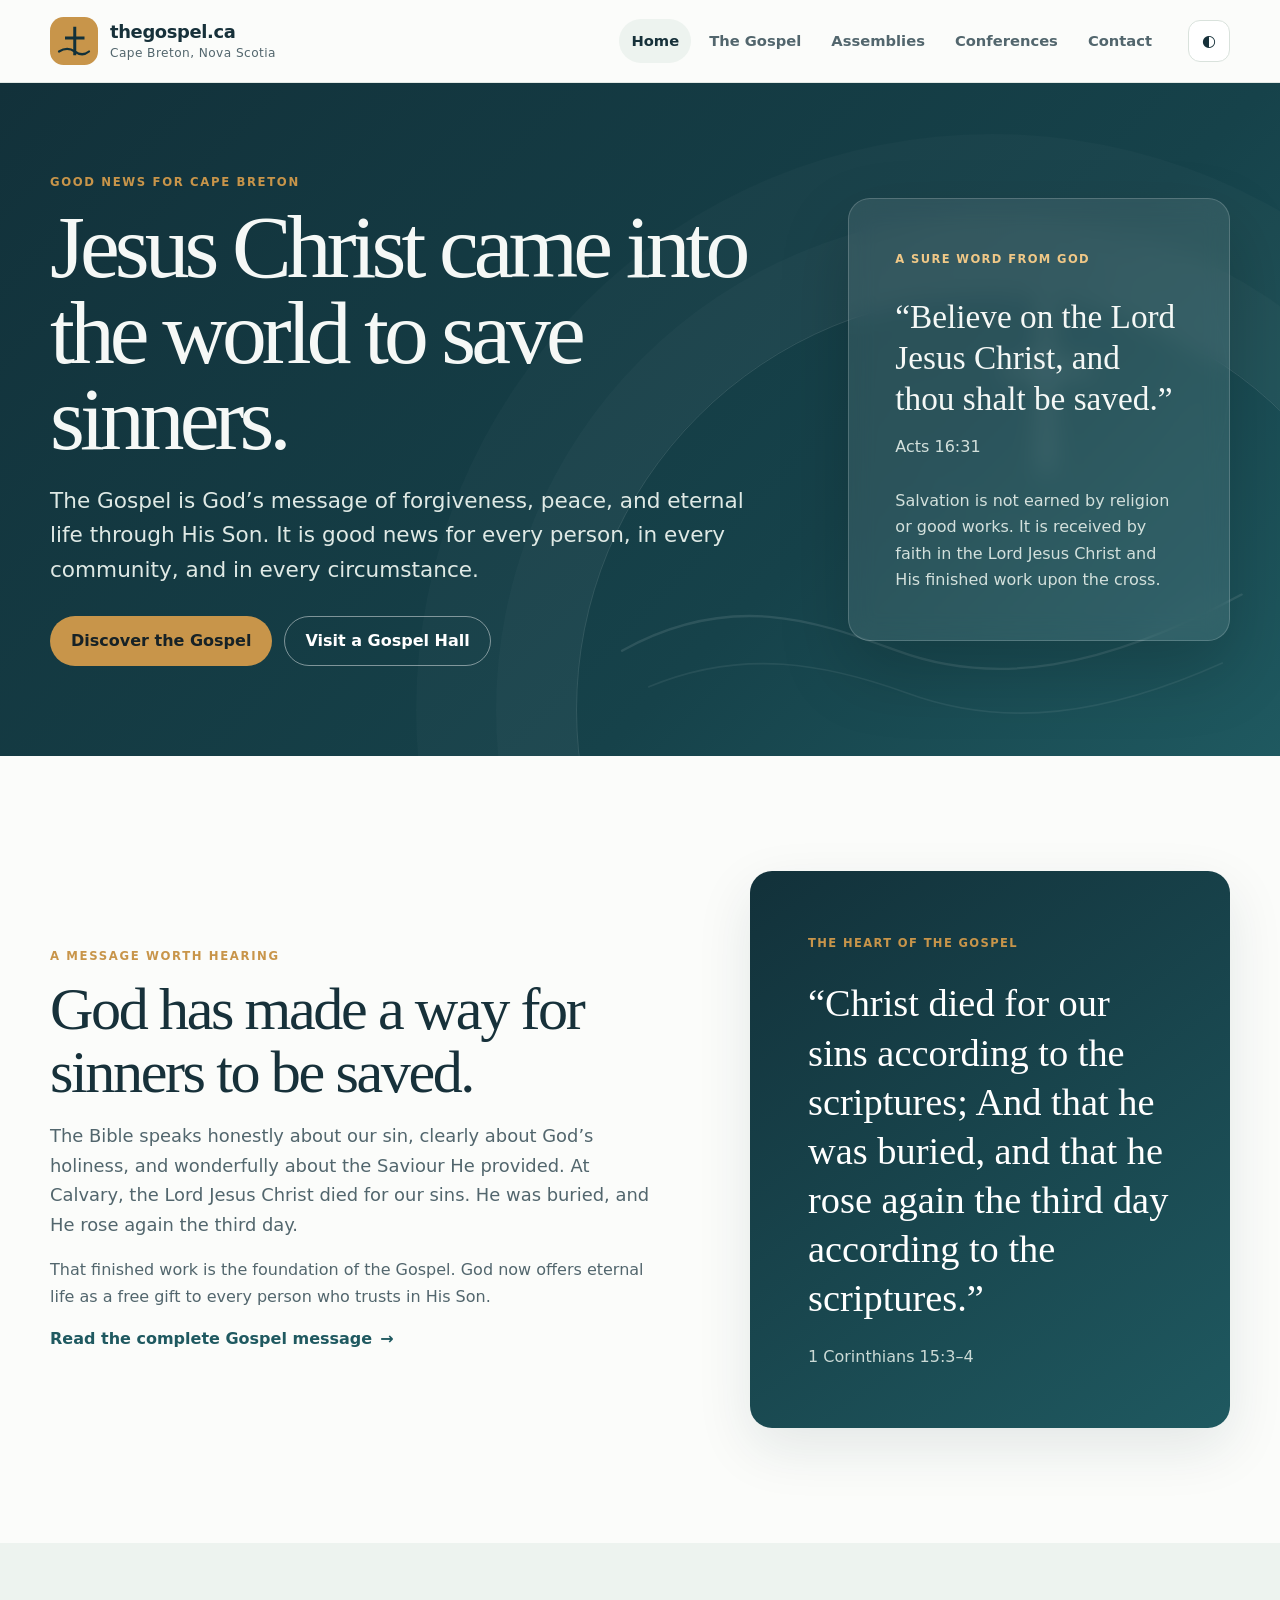
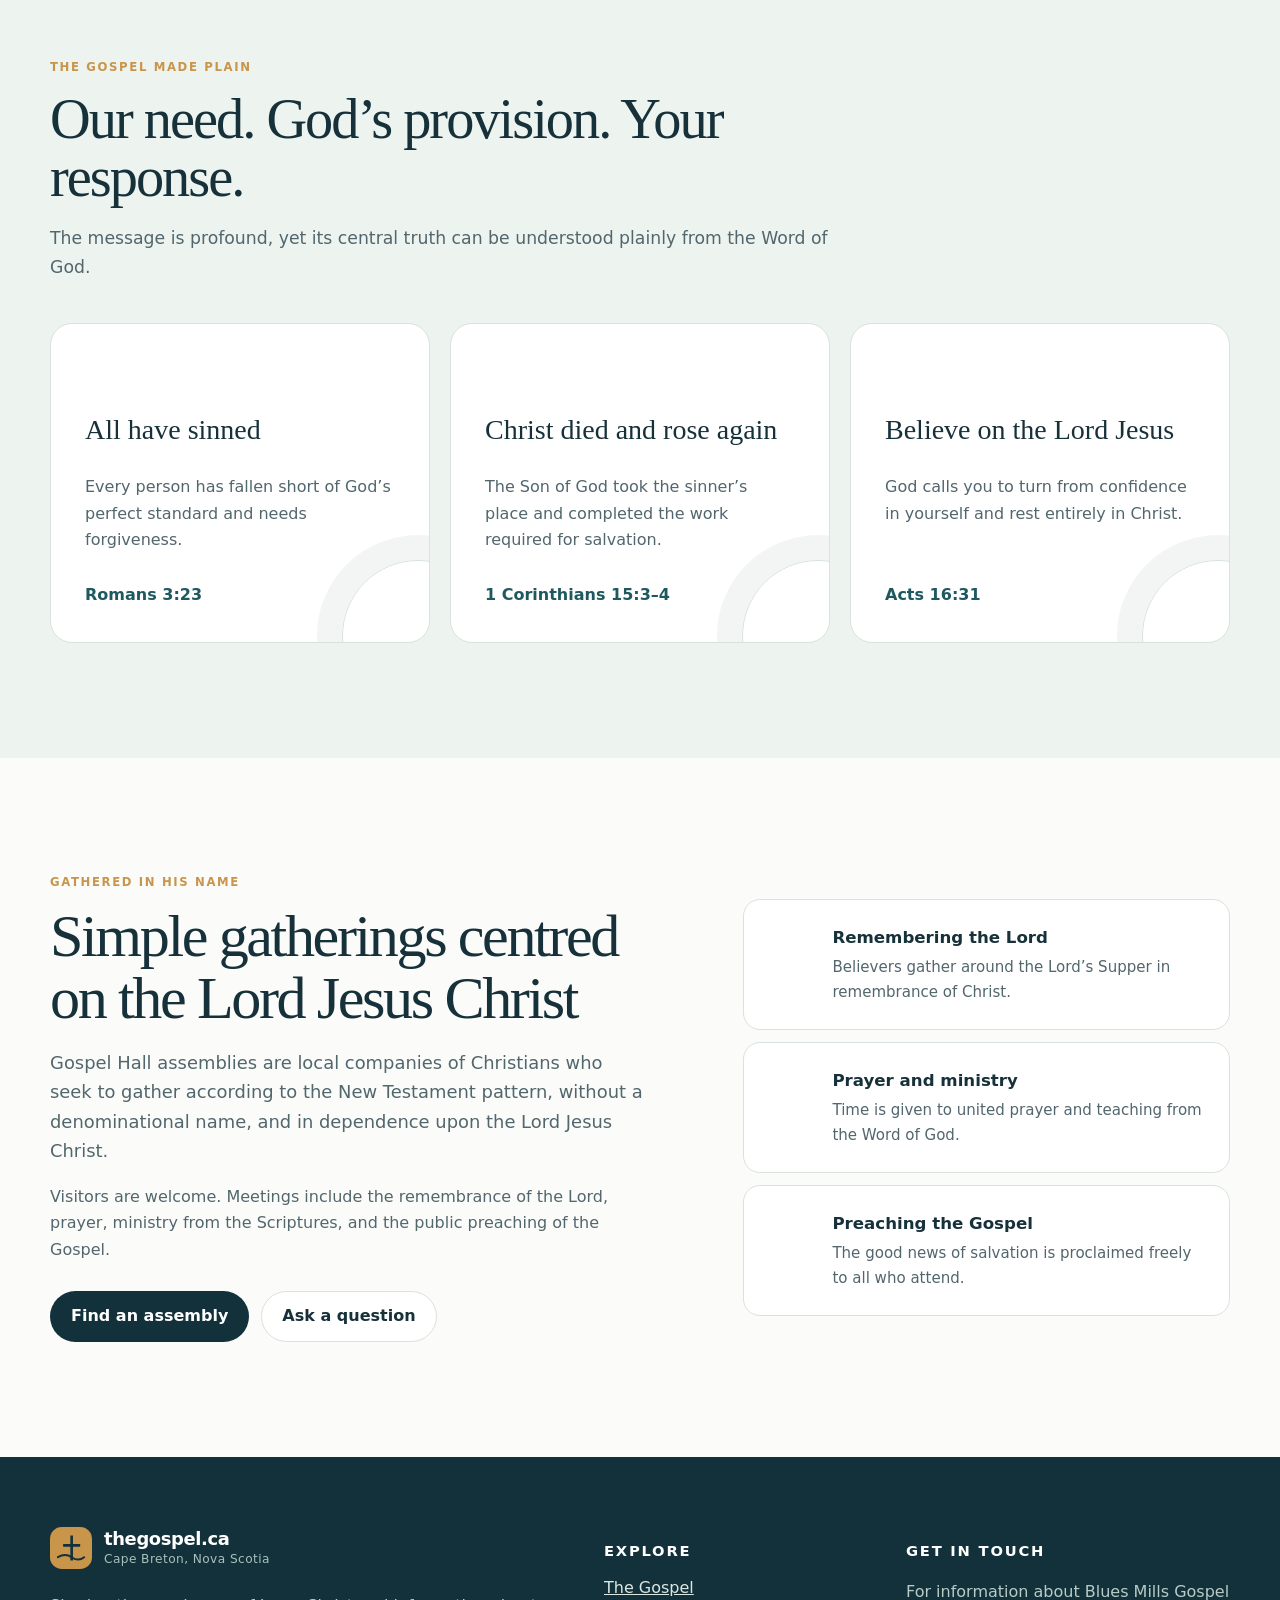
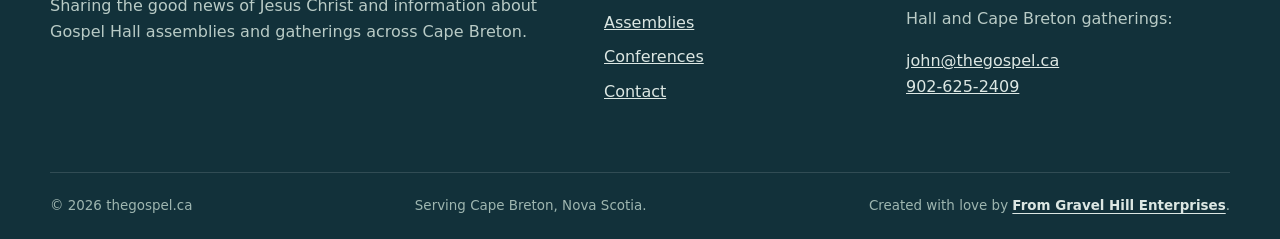
==== index.html @ 02ca34ac "Add static site files for thegospel.ca Initial import of the thegospel.ca static site. Adds core pag" ====
<!DOCTYPE html>

<html lang="en-CA">
<head>
<meta charset="utf-8"/>
<meta content="width=device-width, initial-scale=1" name="viewport"/>
<title>thegospel.ca | Good News for Cape Breton</title>
<meta content="The good news of Jesus Christ and Gospel Hall assemblies across Cape Breton, Nova Scotia." name="description"/>
<meta content="#12313a" name="theme-color"/>
<meta content="light dark" name="color-scheme"/>
<link href="assets/icons/favicon.svg" rel="icon" type="image/svg+xml"/>
<link href="site.webmanifest" rel="manifest"/>
<link href="assets/css/styles.css" rel="stylesheet"/>
</head>
<body>
<a class="skip-link" href="#main">Skip to main content</a>
<header class="site-header" data-header="">
<div class="shell header-inner">
<a aria-label="thegospel.ca home" class="brand" href="index.html">
<img alt="" height="48" src="assets/images/logo-mark.svg" width="48"/>
<span><strong>thegospel.ca</strong><small>Cape Breton, Nova Scotia</small></span>
</a>
<div class="header-actions">
<button aria-label="Change colour theme" class="theme-toggle" data-theme-toggle="" type="button"><span aria-hidden="true">◐</span></button>
<button aria-controls="primary-nav" aria-expanded="false" class="nav-toggle" data-nav-toggle="" type="button">
<span class="sr-only">Toggle navigation</span><span></span><span></span><span></span>
</button>
</div>
<nav aria-label="Primary" class="primary-nav" data-nav="" id="primary-nav">
<ul><li><a aria-current="page" href="index.html">Home</a></li>
<li><a href="gospel.html">The Gospel</a></li>
<li><a href="assemblies.html">Assemblies</a></li>
<li><a href="conferences.html">Conferences</a></li>
<li><a href="contact.html">Contact</a></li></ul>
</nav>
</div>
</header>
<main id="main">
<section class="hero home-hero">
<div aria-hidden="true" class="hero-art"><img alt="" src="assets/images/coast-and-cross.svg"/></div>
<div class="shell hero-grid">
<div class="hero-copy">
<p class="eyebrow">Good news for Cape Breton</p>
<h1>Jesus Christ came into the world to save sinners.</h1>
<p class="lead">The Gospel is God’s message of forgiveness, peace, and eternal life through His Son. It is good news for every person, in every community, and in every circumstance.</p>
<div class="button-row">
<a class="button button-primary" href="gospel.html">Discover the Gospel</a>
<a class="button button-quiet" href="assemblies.html">Visit a Gospel Hall</a>
</div>
</div>
<aside class="hero-card">
<span class="card-kicker">A sure word from God</span>
<blockquote class="hero-verse">
<p>“Believe on the Lord Jesus Christ, and thou shalt be saved.”</p>
<cite>Acts 16:31</cite>
</blockquote>
<p class="hero-card-copy">Salvation is not earned by religion or good works. It is received by faith in the Lord Jesus Christ and His finished work upon the cross.</p>
</aside>
</div>
</section>
<section class="section shell home-introduction">
<div class="home-intro-copy">
<p class="eyebrow">A message worth hearing</p>
<h2>God has made a way for sinners to be saved.</h2>
<p class="lead-small">The Bible speaks honestly about our sin, clearly about God’s holiness, and wonderfully about the Saviour He provided. At Calvary, the Lord Jesus Christ died for our sins. He was buried, and He rose again the third day.</p>
<p>That finished work is the foundation of the Gospel. God now offers eternal life as a free gift to every person who trusts in His Son.</p>
<a class="text-link" href="gospel.html">Read the complete Gospel message <span aria-hidden="true">→</span></a>
</div>
<blockquote class="statement-card">
<span class="card-kicker">The heart of the Gospel</span>
<p>“Christ died for our sins according to the scriptures; And that he was buried, and that he rose again the third day according to the scriptures.”</p>
<cite>1 Corinthians 15:3–4</cite>
</blockquote>
</section>
<section class="section section-tinted">
<div class="shell gospel-path">
<div class="section-heading gospel-path-heading">
<p class="eyebrow">The Gospel made plain</p>
<h2>Our need. God’s provision. Your response.</h2>
<p>The message is profound, yet its central truth can be understood plainly from the Word of God.</p>
</div>
<div class="gospel-path-grid">
<article class="gospel-step">
<span class="gospel-step-number"></span>
<h3>All have sinned</h3>
<p>Every person has fallen short of God’s perfect standard and needs forgiveness.</p>
<span class="verse-reference">Romans 3:23</span>
</article>
<article class="gospel-step">
<span class="gospel-step-number"></span>
<h3>Christ died and rose again</h3>
<p>The Son of God took the sinner’s place and completed the work required for salvation.</p>
<span class="verse-reference">1 Corinthians 15:3–4</span>
</article>
<article class="gospel-step">
<span class="gospel-step-number"></span>
<h3>Believe on the Lord Jesus</h3>
<p>God calls you to turn from confidence in yourself and rest entirely in Christ.</p>
<span class="verse-reference">Acts 16:31</span>
</article>
</div>
</div>
</section>
<section class="section shell gathering-feature">
<div class="gathering-copy">
<p class="eyebrow">Gathered in His name</p>
<h2>Simple gatherings centred on the Lord Jesus Christ</h2>
<p class="lead-small">Gospel Hall assemblies are local companies of Christians who seek to gather according to the New Testament pattern, without a denominational name, and in dependence upon the Lord Jesus Christ.</p>
<p>Visitors are welcome. Meetings include the remembrance of the Lord, prayer, ministry from the Scriptures, and the public preaching of the Gospel.</p>
<div class="button-row">
<a class="button button-secondary" href="assemblies.html">Find an assembly</a>
<a class="button button-outline" href="contact.html">Ask a question</a>
</div>
</div>
<div aria-label="What happens at Gospel Hall gatherings" class="gathering-rhythm">
<div><span></span><strong>Remembering the Lord</strong><p>Believers gather around the Lord’s Supper in remembrance of Christ.</p></div>
<div><span></span><strong>Prayer and ministry</strong><p>Time is given to united prayer and teaching from the Word of God.</p></div>
<div><span></span><strong>Preaching the Gospel</strong><p>The good news of salvation is proclaimed freely to all who attend.</p></div>
</div>
</section>

</main>
<footer class="site-footer">
<div class="shell footer-grid">
<div>
<a class="footer-brand" href="index.html">
<img alt="" height="42" src="assets/images/logo-mark.svg" width="42"/>
<span><strong>thegospel.ca</strong><small>Cape Breton, Nova Scotia</small></span>
</a>
<p>Sharing the good news of Jesus Christ and information about Gospel Hall assemblies and gatherings across Cape Breton.</p>
</div>
<div>
<h2>Explore</h2>
<ul class="footer-links">
<li><a href="gospel.html">The Gospel</a></li>
<li><a href="assemblies.html">Assemblies</a></li>
<li><a href="conferences.html">Conferences</a></li>
<li><a href="contact.html">Contact</a></li>
</ul>
</div>
<div>
<h2>Get in touch</h2>
<p>For information about Blues Mills Gospel Hall and Cape Breton gatherings:</p>
<p><a href="mailto:john@thegospel.ca">john@thegospel.ca</a><br/><a href="tel:+19026252409">902-625-2409</a></p>
</div>
</div>
<div class="shell footer-bottom">
<span>© <span data-year=""></span> thegospel.ca</span>
<span>Serving Cape Breton, Nova Scotia.</span>
<span class="site-credit">Created with love by <a href="https://fromgravelhill.ca/">From Gravel Hill Enterprises</a>.</span>
</div>
</footer>
<script defer="" src="assets/js/site.js"></script>
</body>
</html>
---- assets/css/styles.css ----
:root {
  --ink: #17313a;
  --ink-soft: #52666d;
  --paper: #fbfcfa;
  --paper-alt: #edf3ef;
  --surface: #ffffff;
  --line: #d9e2dc;
  --brand: #12313a;
  --brand-2: #1f5960;
  --accent: #c8954a;
  --accent-soft: #f0e3ca;
  --shadow: 0 20px 55px rgba(18,49,58,.10);
  --radius: 22px;
  --max: 1180px;
}
[data-theme="dark"] {
  --ink: #e7efec;
  --ink-soft: #b4c3bf;
  --paper: #0d2026;
  --paper-alt: #132a31;
  --surface: #17343c;
  --line: #2a4850;
  --brand: #0a1d22;
  --brand-2: #286d72;
  --accent: #e0ad63;
  --accent-soft: #3d3427;
  --shadow: 0 20px 55px rgba(0,0,0,.25);
}
* { box-sizing: border-box; }
html { scroll-behavior: smooth; }
body { margin: 0; min-width: 320px; background: var(--paper); color: var(--ink); font-family: Inter, ui-sans-serif, system-ui, -apple-system, BlinkMacSystemFont, "Segoe UI", sans-serif; line-height: 1.65; }
a { color: inherit; }
img { max-width: 100%; display: block; }
button, input { font: inherit; }
.shell { width: min(calc(100% - 36px), var(--max)); margin-inline: auto; }
.narrow { width: min(100%, 820px); }
.sr-only { position: absolute; width: 1px; height: 1px; padding: 0; margin: -1px; overflow: hidden; clip: rect(0,0,0,0); white-space: nowrap; border: 0; }
.skip-link { position: fixed; z-index: 1000; left: 14px; top: 14px; transform: translateY(-160%); background: var(--accent); color: #172226; padding: 10px 14px; border-radius: 8px; font-weight: 800; text-decoration: none; }
.skip-link:focus { transform: translateY(0); }
.site-header { position: sticky; top: 0; z-index: 50; background: color-mix(in srgb, var(--paper) 91%, transparent); backdrop-filter: blur(16px); border-bottom: 1px solid color-mix(in srgb, var(--line) 75%, transparent); }
.header-inner { min-height: 82px; display: grid; grid-template-columns: auto 1fr auto; align-items: center; gap: 24px; }
.brand, .footer-brand { display: inline-flex; align-items: center; gap: 12px; text-decoration: none; }
.brand img, .footer-brand img { flex: 0 0 auto; }
.brand span, .footer-brand span { display: grid; line-height: 1.1; }
.brand strong, .footer-brand strong { font-size: 1.12rem; letter-spacing: -.02em; }
.brand small, .footer-brand small { margin-top: 5px; color: var(--ink-soft); font-size: .76rem; letter-spacing: .035em; }
.primary-nav { justify-self: end; }
.primary-nav ul { display: flex; align-items: center; gap: 6px; list-style: none; margin: 0; padding: 0; }
.primary-nav a { display: block; padding: 10px 12px; border-radius: 999px; text-decoration: none; font-size: .92rem; font-weight: 750; color: var(--ink-soft); }
.primary-nav a:hover, .primary-nav a[aria-current="page"] { color: var(--ink); background: var(--paper-alt); }
.header-actions { display: flex; gap: 8px; order: 3; }
.theme-toggle, .nav-toggle { border: 1px solid var(--line); background: var(--surface); color: var(--ink); border-radius: 12px; min-width: 42px; min-height: 42px; display: grid; place-items: center; cursor: pointer; }
.nav-toggle { display: none; gap: 4px; padding: 10px; }
.nav-toggle > span:not(.sr-only) { width: 20px; height: 2px; background: currentColor; border-radius: 2px; }
.hero { position: relative; overflow: hidden; background: linear-gradient(135deg, var(--brand) 0%, #16424a 65%, #1f5960 100%); color: #f5f8f6; }
.hero::after { content: ""; position: absolute; inset: auto -10% -55% 45%; aspect-ratio: 1; border-radius: 50%; border: 1px solid rgba(255,255,255,.12); box-shadow: 0 0 0 80px rgba(255,255,255,.025), 0 0 0 160px rgba(255,255,255,.018); }
.hero-grid { position: relative; z-index: 2; min-height: 650px; display: grid; grid-template-columns: minmax(0,1.3fr) minmax(300px,.7fr); align-items: center; gap: clamp(42px,7vw,96px); padding-block: 90px; }
.hero-copy h1 { margin: 0; max-width: 820px; font-family: Georgia, "Times New Roman", serif; font-size: clamp(3rem,7vw,6.35rem); line-height: .96; letter-spacing: -.055em; font-weight: 500; }
.hero .lead { max-width: 720px; color: #dfe9e5; }
.hero-art { position: absolute; inset: 0 0 0 auto; width: min(54vw,800px); opacity: .2; display: grid; place-items: end; pointer-events: none; }
.hero-art img { width: 100%; margin-top: auto; }
.eyebrow { margin: 0 0 12px; color: var(--accent); font-weight: 850; text-transform: uppercase; letter-spacing: .14em; font-size: .73rem; }
.lead { font-size: clamp(1.12rem,2vw,1.35rem); line-height: 1.6; color: var(--ink-soft); }
.lead-small { font-size: 1.12rem; color: var(--ink-soft); }
.hero-card { background: rgba(255,255,255,.09); border: 1px solid rgba(255,255,255,.18); box-shadow: 0 30px 70px rgba(0,0,0,.18); border-radius: var(--radius); padding: clamp(28px,4vw,46px); backdrop-filter: blur(12px); }
.hero-card .card-kicker { color: #f0c887; }
.hero-verse { margin: 24px 0 28px; padding: 0; border: 0; }
.hero-verse p { font-family: Georgia, "Times New Roman", serif; font-size: clamp(1.55rem,2.6vw,2.2rem); line-height: 1.24; margin: 0 0 14px; }
.hero-verse cite { color: #d3e0dc; font-style: normal; }
.card-kicker { color: var(--accent); text-transform: uppercase; letter-spacing: .12em; font-size: .72rem; font-weight: 850; }
.button-row { display: flex; flex-wrap: wrap; gap: 12px; margin-top: 28px; }
.button { display: inline-flex; align-items: center; justify-content: center; min-height: 48px; padding: 11px 20px; border: 1px solid transparent; border-radius: 999px; text-decoration: none; font-weight: 800; cursor: pointer; }
.button-primary { background: var(--accent); color: #172226; }
.button-primary:hover { filter: brightness(1.06); }
.button-secondary { background: var(--brand); color: #fff; }
.button-quiet { border-color: currentColor; color: inherit; background: transparent; }
.hero .button-quiet { color: #fff; border-color: rgba(255,255,255,.45); }
.section { padding-block: clamp(70px,9vw,120px); }
.section-tinted { background: var(--paper-alt); }
.section-heading { max-width: 780px; margin-bottom: 42px; }
.section-heading h2, .two-column-feature h2, .callout-band h2 { margin: 0 0 14px; font-family: Georgia, "Times New Roman", serif; font-size: clamp(2.1rem,4.4vw,4rem); line-height: 1.04; letter-spacing: -.035em; font-weight: 500; }
.section-heading > p:last-child { color: var(--ink-soft); font-size: 1.08rem; }
.split-heading { max-width: none; display: grid; grid-template-columns: minmax(0,1fr) minmax(280px,.65fr); gap: 50px; align-items: end; }
.feature-grid { display: grid; grid-template-columns: repeat(3,1fr); gap: 20px; }
.feature-card { background: var(--surface); border: 1px solid var(--line); border-radius: var(--radius); padding: 34px; box-shadow: 0 4px 20px rgba(18,49,58,.04); }
.feature-card h3 { font-size: 1.5rem; margin: 30px 0 10px; }
.feature-card p { color: var(--ink-soft); }
.feature-number { color: var(--accent); font-family: Georgia, serif; font-size: 1.1rem; }
.text-link { display: inline-flex; align-items: center; gap: 8px; color: var(--brand-2); font-weight: 850; text-decoration: none; }
.text-link:hover { text-decoration: underline; text-underline-offset: 4px; }
.light-link { color: #f3ca89; }
.two-column-feature { display: grid; grid-template-columns: minmax(0,.85fr) minmax(320px,1.15fr); gap: clamp(44px,8vw,100px); align-items: center; }
.scripture-panel { margin: 0; border: 1px solid var(--line); background: var(--surface); padding: clamp(30px,5vw,58px); border-radius: var(--radius); box-shadow: var(--shadow); }
.scripture-panel p { margin: 0 0 18px; font-family: Georgia, "Times New Roman", serif; font-size: clamp(1.6rem,3.3vw,2.8rem); line-height: 1.25; }
.scripture-panel cite { color: var(--ink-soft); font-style: normal; }
.location-strip { display: grid; grid-template-columns: repeat(3,1fr); gap: 14px; }
.location-strip a { display: grid; padding: 24px; border: 1px solid var(--line); border-radius: 16px; background: var(--surface); text-decoration: none; transition: transform .2s ease, box-shadow .2s ease; }
.location-strip a:hover { transform: translateY(-3px); box-shadow: var(--shadow); }
.location-strip strong { font-size: 1.05rem; }
.location-strip span { color: var(--ink-soft); font-size: .9rem; }
.callout-band { display: flex; align-items: center; justify-content: space-between; gap: 30px; border-top: 1px solid var(--line); }
.callout-band > div { max-width: 760px; }

.hero-card-copy { margin: 0; color: #d3e0dc; }
.home-introduction { display: grid; grid-template-columns: minmax(0,1fr) minmax(340px,.8fr); gap: clamp(46px,8vw,100px); align-items: center; }
.home-intro-copy h2, .gathering-copy h2, .regional-panel h2, .home-contact h2 { margin: 0 0 18px; font-family: Georgia, "Times New Roman", serif; font-size: clamp(2.25rem,4.7vw,4.35rem); line-height: 1.04; letter-spacing: -.04em; font-weight: 500; }
.home-intro-copy > p:not(.eyebrow) { color: var(--ink-soft); }
.statement-card { margin: 0; padding: clamp(34px,5vw,58px); border-radius: var(--radius); background: linear-gradient(145deg, var(--brand), var(--brand-2)); color: #fff; box-shadow: var(--shadow); }
.statement-card p { margin: 24px 0 20px; font-family: Georgia, "Times New Roman", serif; font-size: clamp(1.65rem,3vw,2.55rem); line-height: 1.28; }
.statement-card cite { color: #cbdad6; font-style: normal; }
.gospel-path-heading { max-width: 820px; }
.gospel-path-grid { display: grid; grid-template-columns: repeat(3,1fr); gap: 20px; }
.gospel-step { position: relative; min-height: 320px; display: flex; flex-direction: column; padding: 34px; border: 1px solid var(--line); border-radius: var(--radius); background: var(--surface); overflow: hidden; }
.gospel-step::after { content: ""; position: absolute; width: 150px; height: 150px; right: -65px; bottom: -70px; border: 1px solid var(--line); border-radius: 50%; box-shadow: 0 0 0 25px color-mix(in srgb, var(--line) 35%, transparent); }
.gospel-step-number { color: var(--accent); font-family: Georgia, serif; font-size: 1.15rem; }
.gospel-step h3 { margin: 56px 0 12px; font-family: Georgia, "Times New Roman", serif; font-size: 1.75rem; line-height: 1.15; font-weight: 500; }
.gospel-step p { color: var(--ink-soft); }
.verse-reference { margin-top: auto; color: var(--brand-2); font-weight: 850; }
.gathering-feature { display: grid; grid-template-columns: minmax(0,1fr) minmax(360px,.82fr); gap: clamp(48px,8vw,100px); align-items: center; }
.gathering-copy > p:not(.eyebrow) { color: var(--ink-soft); }
.button-outline { border-color: var(--line); background: var(--surface); color: var(--ink); }
.gathering-rhythm { display: grid; gap: 12px; }
.gathering-rhythm > div { display: grid; grid-template-columns: 46px 1fr; column-gap: 18px; padding: 24px; border: 1px solid var(--line); border-radius: 17px; background: var(--surface); }
.gathering-rhythm span { grid-row: 1 / span 2; color: var(--accent); font-family: Georgia, serif; font-size: 1.25rem; }
.gathering-rhythm strong { font-size: 1.04rem; }
.gathering-rhythm p { margin: 4px 0 0; color: var(--ink-soft); font-size: .94rem; }
.regional-section { padding-block: clamp(38px,6vw,76px); background: var(--brand); color: #fff; }
.regional-panel { display: grid; grid-template-columns: minmax(0,1fr) auto; align-items: center; gap: 50px; }
.regional-panel h2 { max-width: 760px; }
.regional-panel p:not(.eyebrow) { max-width: 760px; margin-bottom: 0; color: #bfd0cb; }
.regional-actions { min-width: 220px; display: grid; justify-items: start; gap: 18px; }
.home-contact { display: grid; grid-template-columns: minmax(0,1fr) minmax(320px,.65fr); gap: clamp(48px,8vw,100px); align-items: center; }
.home-contact > div:first-child p:not(.eyebrow) { max-width: 730px; color: var(--ink-soft); font-size: 1.08rem; }
.home-contact-card { display: grid; gap: 9px; padding: 34px; border: 1px solid var(--line); border-radius: var(--radius); background: var(--surface); box-shadow: var(--shadow); }
.home-contact-card strong { margin: 10px 0 4px; font-family: Georgia, "Times New Roman", serif; font-size: 1.55rem; font-weight: 500; }
.home-contact-card > a:not(.button) { color: var(--ink-soft); text-decoration: none; }
.home-contact-card .button { margin-top: 16px; justify-self: start; }
.page-hero { padding-block: clamp(75px,10vw,125px); background: linear-gradient(135deg, var(--brand), #1b5057); color: #f6f9f7; }
.page-hero .lead { color: #dbe8e4; }
.compact-hero h1, .assembly-hero h1, .error-hero h1 { margin: 0; font-family: Georgia, "Times New Roman", serif; font-size: clamp(3rem,7vw,6rem); line-height: .98; letter-spacing: -.045em; font-weight: 500; }
.article-layout { display: grid; grid-template-columns: minmax(0,1fr) 340px; gap: clamp(45px,8vw,100px); align-items: start; }
.prose { min-width: 0; }
.prose h2 { margin: 2.4em 0 .65em; font-family: Georgia, "Times New Roman", serif; font-size: clamp(2rem,4vw,3.25rem); line-height: 1.08; font-weight: 500; letter-spacing: -.025em; }
.prose h2:first-child { margin-top: 0; }
.prose h3 { margin: 1.8em 0 .5em; font-size: 1.2rem; }
.prose p, .prose li { font-size: 1.05rem; }
.prose blockquote { margin: 28px 0; padding: 28px 30px; border-left: 4px solid var(--accent); background: var(--paper-alt); border-radius: 0 16px 16px 0; }
.prose blockquote p { margin: 0 0 8px; font-family: Georgia, "Times New Roman", serif; font-size: 1.35rem; }
.prose blockquote cite { font-style: normal; color: var(--ink-soft); }
.article-sidebar, .conference-sidebar { position: sticky; top: 110px; display: grid; gap: 18px; }
.summary-card { background: linear-gradient(145deg, var(--brand), var(--brand-2)); color: #fff; padding: 32px; border-radius: var(--radius); box-shadow: var(--shadow); }
.summary-card h2 { font-family: Georgia, "Times New Roman", serif; font-weight: 500; line-height: 1.15; }
.summary-card p { color: #deebe7; }
.summary-verse span { color: #efc98b; }
.contact-card { background: var(--surface); border: 1px solid var(--line); border-radius: var(--radius); padding: 30px; }
.microcopy { font-size: .86rem; color: var(--ink-soft); }
.assembly-heading > p { margin: 0; color: var(--ink-soft); }
.assembly-grid { display: grid; grid-template-columns: repeat(2,1fr); gap: 22px; }
.assembly-card { position: relative; display: flex; flex-direction: column; min-height: 320px; padding: 34px; border: 1px solid var(--line); background: var(--surface); border-radius: var(--radius); overflow: hidden; }
.assembly-card::before { content: ""; position: absolute; inset: 0 auto 0 0; width: 4px; background: var(--accent); }
.assembly-card h2 { margin: 0 0 12px; font-family: Georgia, "Times New Roman", serif; font-size: 1.85rem; line-height: 1.15; font-weight: 500; }
.assembly-card p { margin: 0; color: var(--ink-soft); }
.assembly-card .mini-details { margin-top: auto; margin-bottom: 0; padding-top: 18px; }
.mini-details, .record-list { margin: 14px 0 24px; }
.mini-details div, .record-list div { display: grid; gap: 4px; padding: 12px 0; border-top: 1px solid var(--line); }
.mini-details dt, .record-list dt { color: var(--ink-soft); font-size: .73rem; font-weight: 850; text-transform: uppercase; letter-spacing: .1em; }
.mini-details dd, .record-list dd { margin: 0; }
.principle-list { display: grid; gap: 14px; }
.principle-list div { display: grid; gap: 4px; padding: 22px 24px; background: var(--surface); border: 1px solid var(--line); border-radius: 16px; }
.principle-list span { color: var(--ink-soft); }
.assembly-profile, .contact-layout { display: grid; grid-template-columns: minmax(300px,.72fr) minmax(0,1.28fr); gap: clamp(45px,8vw,100px); align-items: start; }
.prominent-contact { box-shadow: var(--shadow); }
.contact-single { width: min(calc(100% - 36px), 980px); display: grid; grid-template-columns: minmax(0,1fr) minmax(330px,.8fr); gap: clamp(42px,7vw,80px); align-items: center; }
.contact-intro h2 { margin: 0 0 18px; font-family: Georgia, "Times New Roman", serif; font-size: clamp(2.2rem,4.8vw,4rem); line-height: 1.05; letter-spacing: -.035em; font-weight: 500; }
.contact-intro p:last-child { color: var(--ink-soft); font-size: 1.08rem; }
.contact-actions { margin-top: 8px; }
.contact-card h2 { font-family: Georgia, "Times New Roman", serif; font-size: 2.25rem; font-weight: 500; margin: 8px 0 20px; }
.conference-page { width: min(calc(100% - 36px), 1040px); }
.conference-introduction { display: grid; grid-template-columns: minmax(0,.9fr) minmax(0,1.1fr); gap: clamp(38px,7vw,80px); align-items: end; margin-bottom: 48px; padding: 34px; border: 1px solid var(--line); border-radius: var(--radius); background: var(--paper-alt); }
.conference-introduction h2 { margin: 0; font-family: Georgia, "Times New Roman", serif; font-size: clamp(2rem,4vw,3.4rem); line-height: 1.06; letter-spacing: -.03em; font-weight: 500; }
.conference-introduction > p { margin: 0; color: var(--ink-soft); }
.event-timeline { display: grid; gap: 18px; }
.event-card { display: grid; grid-template-columns: 86px 1fr; gap: 24px; border: 1px solid var(--line); border-radius: var(--radius); background: var(--surface); padding: 28px; }
.event-year { font-family: Georgia, "Times New Roman", serif; font-size: 1.75rem; color: var(--accent); }
.event-meta span { display: inline-block; color: var(--ink-soft); font-size: .74rem; font-weight: 850; text-transform: uppercase; letter-spacing: .1em; }
.event-content h2 { margin: 7px 0 8px; font-size: 1.35rem; }
.event-content p { margin: 0; color: var(--ink-soft); }
.audio-link { display: inline-flex; align-items: center; gap: 8px; margin-top: 18px; padding: 9px 14px; border: 1px solid var(--line); border-radius: 999px; background: var(--paper-alt); color: var(--brand-2); font-size: .9rem; font-weight: 850; text-decoration: none; }
.audio-link:hover { border-color: var(--accent); text-decoration: none; transform: translateY(-1px); }
.error-hero { min-height: 60vh; display: grid; align-items: center; }
.site-footer { background: var(--brand); color: #dce7e3; padding-top: 70px; }
.footer-grid { display: grid; grid-template-columns: 1.4fr .7fr .9fr; gap: 50px; }
.footer-brand strong { color: #fff; }
.footer-brand small { color: #a9c0bb; }
.footer-grid p { color: #b9cbc6; }
.footer-grid h2 { color: #fff; font-size: .92rem; text-transform: uppercase; letter-spacing: .12em; }
.footer-links { list-style: none; margin: 0; padding: 0; display: grid; gap: 8px; }
.footer-links a, .site-footer a { color: #dce7e3; }
.footer-bottom { margin-top: 55px; padding-block: 22px; border-top: 1px solid rgba(255,255,255,.13); display: flex; flex-wrap: wrap; justify-content: space-between; gap: 12px 24px; color: #9eb6b0; font-size: .84rem; }
.site-credit a { color: #dce7e3; font-weight: 750; text-underline-offset: 3px; }
@media (max-width: 980px) {
  .header-inner { grid-template-columns: 1fr auto; }
  .header-actions { grid-column: 2; grid-row: 1; }
  .nav-toggle { display: grid; }
  .primary-nav { display: none; grid-column: 1 / -1; width: 100%; padding-bottom: 14px; }
  .primary-nav.is-open { display: block; }
  .primary-nav ul { align-items: stretch; flex-direction: column; }
  .primary-nav a { border-radius: 10px; }
  .hero-grid { grid-template-columns: 1fr; min-height: auto; }
  .hero-card { max-width: 650px; }
  .feature-grid, .assembly-grid, .gospel-path-grid { grid-template-columns: repeat(2,1fr); }
  .article-layout, .conference-layout { grid-template-columns: 1fr; }
  .article-sidebar, .conference-sidebar { position: static; grid-template-columns: repeat(2,1fr); }
  .regional-panel { grid-template-columns: 1fr; }
  .footer-grid { grid-template-columns: 1.25fr .75fr; }
  .footer-grid > div:last-child { grid-column: 1 / -1; }
}
@media (max-width: 720px) {
  .shell { width: min(calc(100% - 24px), var(--max)); }
  .header-inner { min-height: 70px; }
  .brand small { display: none; }
  .hero-grid { padding-block: 70px; }
  .hero-copy h1 { font-size: clamp(2.8rem,14vw,4.35rem); }
  .split-heading, .two-column-feature, .assembly-profile, .contact-layout, .contact-single, .conference-introduction, .home-introduction, .gathering-feature, .home-contact { grid-template-columns: 1fr; }
  .feature-grid, .assembly-grid, .location-strip, .gospel-path-grid { grid-template-columns: 1fr; }
  .callout-band { align-items: flex-start; flex-direction: column; }
  .article-sidebar, .conference-sidebar { grid-template-columns: 1fr; }
  .event-card { grid-template-columns: 1fr; gap: 8px; }
  .footer-grid { grid-template-columns: 1fr; }
  .footer-grid > div:last-child { grid-column: auto; }
  .footer-bottom { flex-direction: column; }
}
@media print {
  .site-header, .site-footer, .button-row { display: none !important; }
  body { background: #fff; color: #000; }
  .section { padding: 0; }
  .page-hero { background: #fff; color: #000; padding: 0 0 24px; }
  .page-hero .lead { color: #333; }
}
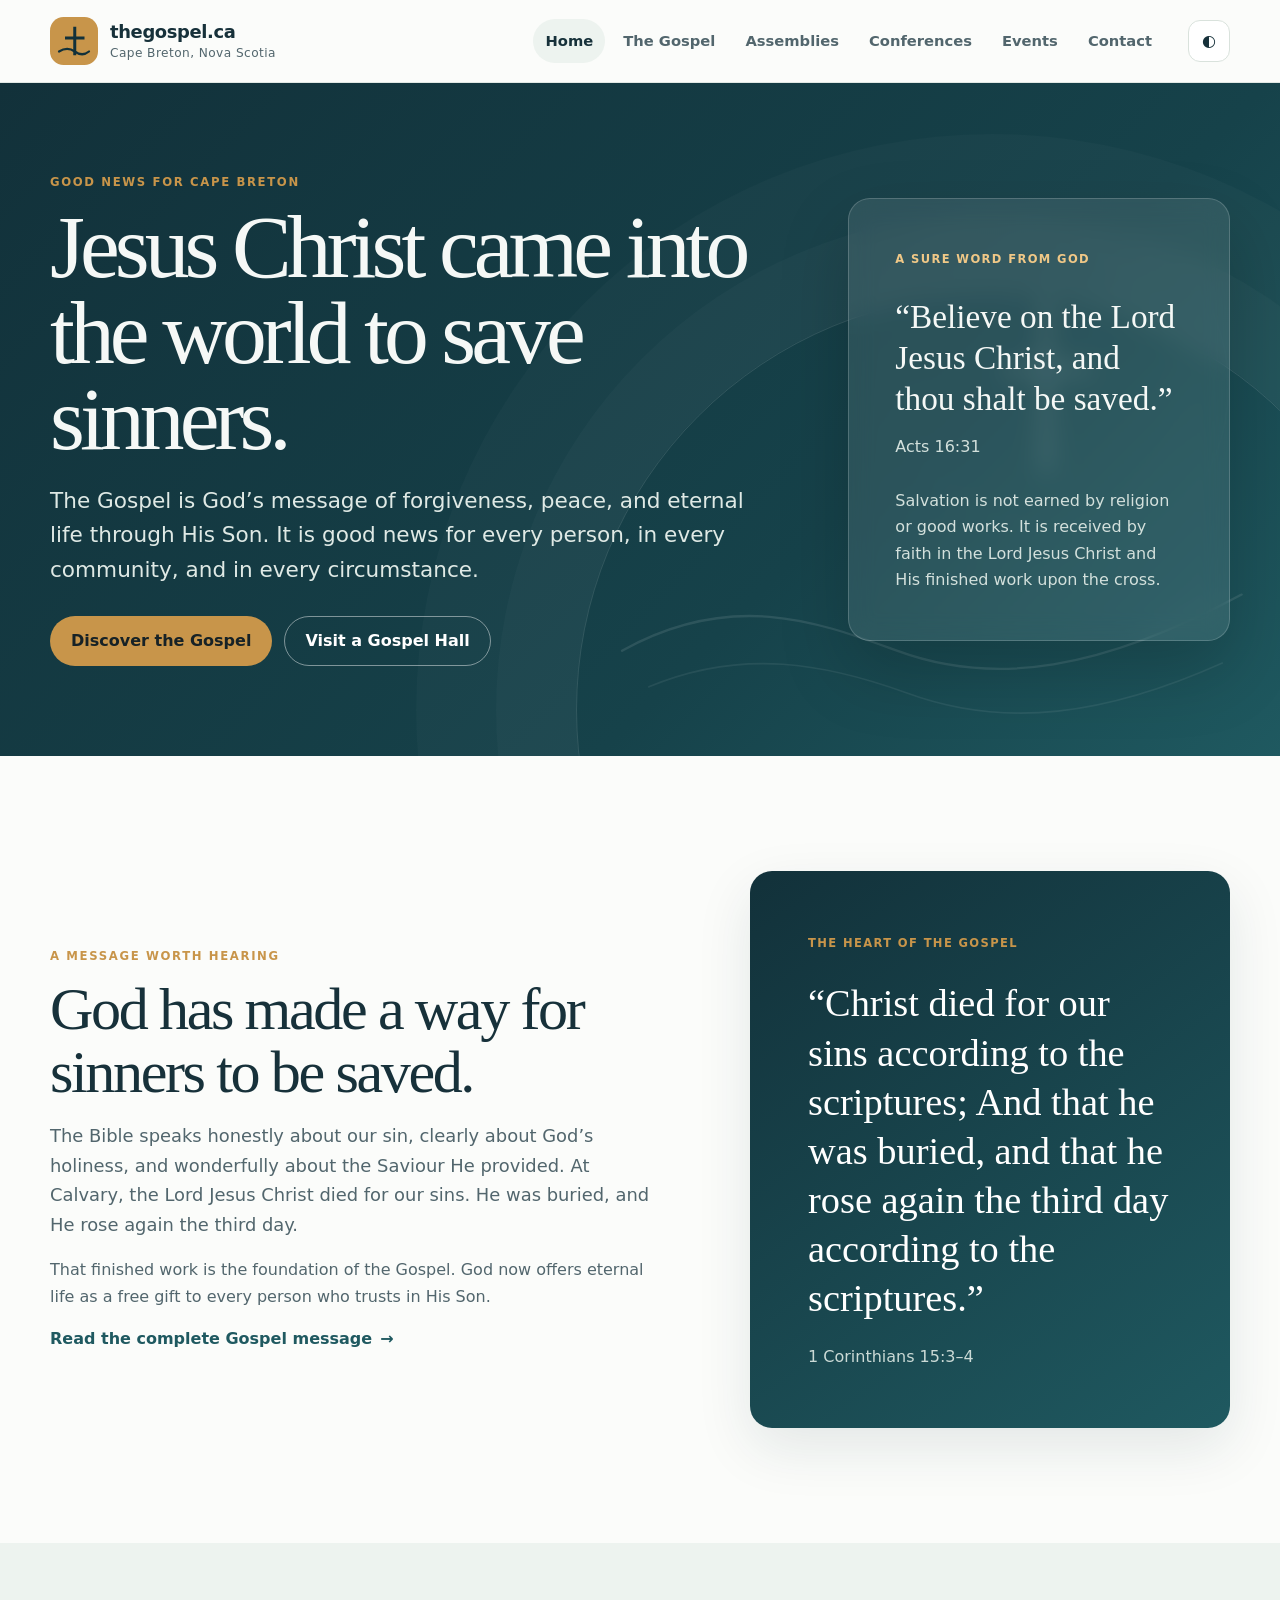
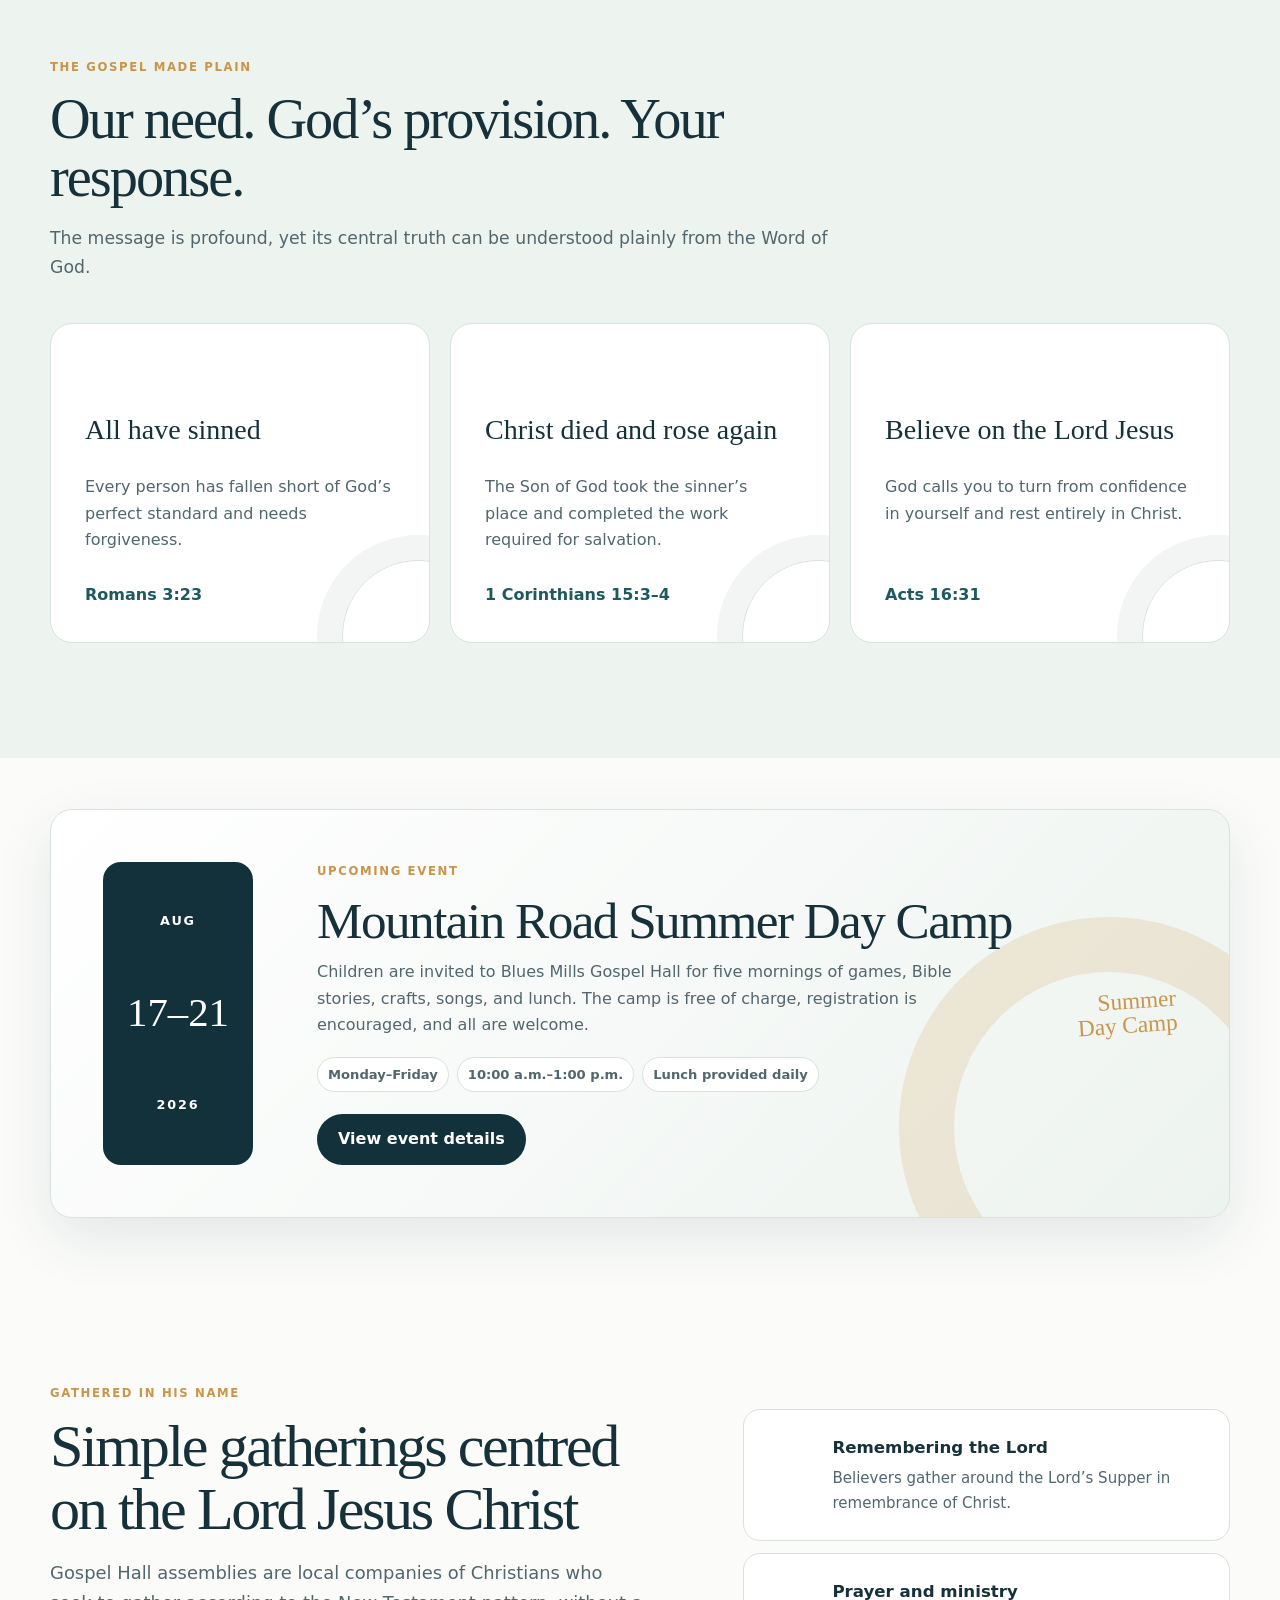
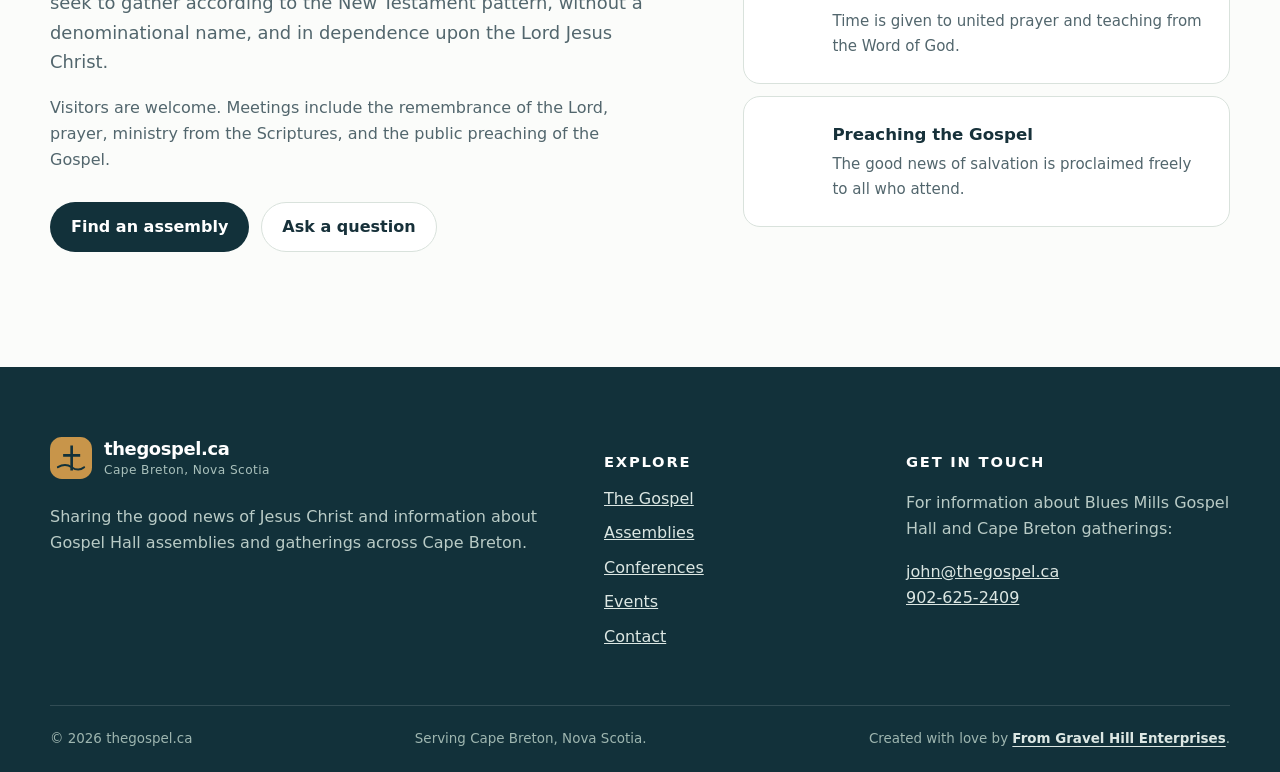
==== commit f62a009e: "Add Events page and assets Introduce a new Events section: added events.html, event-specific styles " ====
--- a/index.html
+++ b/index.html
@@ -31,6 +31,7 @@
 <li><a href="gospel.html">The Gospel</a></li>
 <li><a href="assemblies.html">Assemblies</a></li>
 <li><a href="conferences.html">Conferences</a></li>
+<li><a href="events.html">Events</a></li>
 <li><a href="contact.html">Contact</a></li></ul>
 </nav>
 </div>
@@ -101,6 +102,26 @@
 </div>
 </div>
 </section>
+
+<section class="section shell home-event-feature" aria-labelledby="home-event-title">
+<div class="home-event-date" aria-hidden="true">
+<span>Aug</span>
+<strong>17–21</strong>
+<small>2026</small>
+</div>
+<div class="home-event-copy">
+<p class="eyebrow">Upcoming event</p>
+<h2 id="home-event-title">Mountain Road Summer Day Camp</h2>
+<p>Children are invited to Blues Mills Gospel Hall for five mornings of games, Bible stories, crafts, songs, and lunch. The camp is free of charge, registration is encouraged, and all are welcome.</p>
+<div class="home-event-meta">
+<span>Monday–Friday</span>
+<span>10:00 a.m.–1:00 p.m.</span>
+<span>Lunch provided daily</span>
+</div>
+<a class="button button-secondary" href="events.html">View event details</a>
+</div>
+<div class="home-event-mark" aria-hidden="true">Summer<br/>Day Camp</div>
+</section>
 <section class="section shell gathering-feature">
 <div class="gathering-copy">
 <p class="eyebrow">Gathered in His name</p>
@@ -135,6 +156,7 @@
 <li><a href="gospel.html">The Gospel</a></li>
 <li><a href="assemblies.html">Assemblies</a></li>
 <li><a href="conferences.html">Conferences</a></li>
+<li><a href="events.html">Events</a></li>
 <li><a href="contact.html">Contact</a></li>
 </ul>
 </div>
--- a/assets/css/styles.css
+++ b/assets/css/styles.css
@@ -238,3 +238,198 @@
   .page-hero { background: #fff; color: #000; padding: 0 0 24px; }
   .page-hero .lead { color: #333; }
 }
+
+
+/* Events */
+.home-event-feature {
+  position: relative;
+  display: grid;
+  grid-template-columns: 150px minmax(0, 1fr) auto;
+  gap: clamp(28px, 5vw, 64px);
+  align-items: center;
+  margin-block: clamp(20px, 4vw, 56px);
+  padding: clamp(28px, 5vw, 52px);
+  border: 1px solid var(--line);
+  border-radius: var(--radius);
+  background: linear-gradient(135deg, var(--surface), var(--paper-alt));
+  box-shadow: var(--shadow);
+  overflow: hidden;
+}
+.home-event-feature::after {
+  content: "";
+  position: absolute;
+  right: -90px;
+  bottom: -120px;
+  width: 310px;
+  height: 310px;
+  border: 55px solid color-mix(in srgb, var(--accent) 18%, transparent);
+  border-radius: 50%;
+  pointer-events: none;
+}
+.home-event-date {
+  display: grid;
+  place-items: center;
+  align-self: stretch;
+  min-height: 170px;
+  padding: 20px;
+  border-radius: 18px;
+  background: var(--brand);
+  color: #fff;
+  text-align: center;
+  line-height: 1;
+}
+.home-event-date span,
+.home-event-date small {
+  font-size: .8rem;
+  font-weight: 850;
+  letter-spacing: .14em;
+  text-transform: uppercase;
+}
+.home-event-date strong {
+  font-family: Georgia, "Times New Roman", serif;
+  font-size: 2.55rem;
+  font-weight: 500;
+}
+.home-event-copy { position: relative; z-index: 1; }
+.home-event-copy h2 {
+  margin: 0 0 12px;
+  font-family: Georgia, "Times New Roman", serif;
+  font-size: clamp(2rem, 4vw, 3.2rem);
+  line-height: 1.05;
+  letter-spacing: -.03em;
+  font-weight: 500;
+}
+.home-event-copy > p:not(.eyebrow) { margin: 0 0 18px; color: var(--ink-soft); }
+.home-event-meta { display: flex; flex-wrap: wrap; gap: 8px; margin-bottom: 22px; }
+.home-event-meta span {
+  padding: 6px 10px;
+  border: 1px solid var(--line);
+  border-radius: 999px;
+  background: var(--surface);
+  color: var(--ink-soft);
+  font-size: .82rem;
+  font-weight: 750;
+}
+.home-event-mark {
+  position: relative;
+  z-index: 1;
+  color: var(--accent);
+  font-family: Georgia, "Times New Roman", serif;
+  font-size: 1.45rem;
+  line-height: 1.05;
+  text-align: right;
+  transform: rotate(-4deg);
+}
+.events-page { width: min(calc(100% - 36px), 1080px); }
+.events-introduction {
+  display: grid;
+  grid-template-columns: minmax(0, .85fr) minmax(0, 1.15fr);
+  gap: clamp(32px, 7vw, 80px);
+  align-items: end;
+  margin-bottom: 46px;
+}
+.events-introduction h2 {
+  margin: 0;
+  font-family: Georgia, "Times New Roman", serif;
+  font-size: clamp(2.2rem, 5vw, 4rem);
+  line-height: 1.03;
+  letter-spacing: -.035em;
+  font-weight: 500;
+}
+.events-introduction > p { margin: 0; color: var(--ink-soft); font-size: 1.05rem; }
+.public-event-list { display: grid; gap: 30px; }
+.public-event-card {
+  display: grid;
+  grid-template-columns: minmax(0, 1.15fr) minmax(300px, .85fr);
+  border: 1px solid var(--line);
+  border-radius: var(--radius);
+  background: var(--surface);
+  box-shadow: var(--shadow);
+  overflow: hidden;
+}
+.public-event-body { padding: clamp(30px, 5vw, 56px); }
+.public-event-topline { display: flex; flex-wrap: wrap; gap: 10px; margin-bottom: 18px; }
+.event-category,
+.event-cost {
+  display: inline-flex;
+  align-items: center;
+  min-height: 30px;
+  padding: 5px 10px;
+  border-radius: 999px;
+  font-size: .74rem;
+  font-weight: 850;
+  letter-spacing: .08em;
+  text-transform: uppercase;
+}
+.event-category { background: var(--accent-soft); color: var(--ink); }
+.event-cost { border: 1px solid var(--line); color: var(--brand-2); }
+.public-event-card h2 {
+  margin: 0 0 14px;
+  font-family: Georgia, "Times New Roman", serif;
+  font-size: clamp(2.25rem, 5vw, 4.15rem);
+  line-height: .99;
+  letter-spacing: -.04em;
+  font-weight: 500;
+}
+.public-event-lead { margin: 0 0 26px; color: var(--ink-soft); font-size: 1.08rem; }
+.event-facts {
+  display: grid;
+  grid-template-columns: repeat(2, minmax(0, 1fr));
+  gap: 0 24px;
+  margin: 0 0 28px;
+}
+.event-facts div { padding: 15px 0; border-top: 1px solid var(--line); }
+.event-facts dt {
+  margin-bottom: 4px;
+  color: var(--ink-soft);
+  font-size: .72rem;
+  font-weight: 850;
+  letter-spacing: .11em;
+  text-transform: uppercase;
+}
+.event-facts dd { margin: 0; }
+.event-notice {
+  margin: 0 0 24px;
+  padding: 20px 22px;
+  border-left: 4px solid var(--accent);
+  border-radius: 0 14px 14px 0;
+  background: var(--paper-alt);
+}
+.event-notice strong { font-size: 1.08rem; }
+.event-notice p { margin: 5px 0 0; color: var(--ink-soft); }
+.event-contact-actions { display: flex; flex-wrap: wrap; align-items: center; gap: 12px; }
+.event-contact-actions .text-link { margin-left: 4px; }
+.event-flyer {
+  display: grid;
+  align-content: center;
+  margin: 0;
+  padding: clamp(22px, 4vw, 40px);
+  background: var(--paper-alt);
+  border-left: 1px solid var(--line);
+}
+.event-flyer a {
+  display: block;
+  border-radius: 16px;
+  box-shadow: 0 16px 38px rgba(18, 49, 58, .17);
+  overflow: hidden;
+}
+.event-flyer img { width: 100%; height: auto; }
+.event-flyer figcaption { margin-top: 12px; color: var(--ink-soft); font-size: .82rem; text-align: center; }
+
+@media (max-width: 980px) {
+  .home-event-feature { grid-template-columns: 130px minmax(0, 1fr); }
+  .home-event-mark { display: none; }
+  .public-event-card { grid-template-columns: 1fr; }
+  .event-flyer { border-top: 1px solid var(--line); border-left: 0; }
+  .event-flyer a { width: min(100%, 560px); margin-inline: auto; }
+}
+@media (max-width: 720px) {
+  .home-event-feature,
+  .events-introduction { grid-template-columns: 1fr; }
+  .home-event-date { min-height: 0; grid-template-columns: auto auto auto; justify-content: start; gap: 10px; }
+  .home-event-date strong { font-size: 2rem; }
+  .event-facts { grid-template-columns: 1fr; }
+  .event-contact-actions { align-items: stretch; flex-direction: column; }
+  .event-contact-actions .button { justify-content: center; width: 100%; }
+  .event-contact-actions .text-link { margin: 6px 0 0; text-align: center; }
+}
